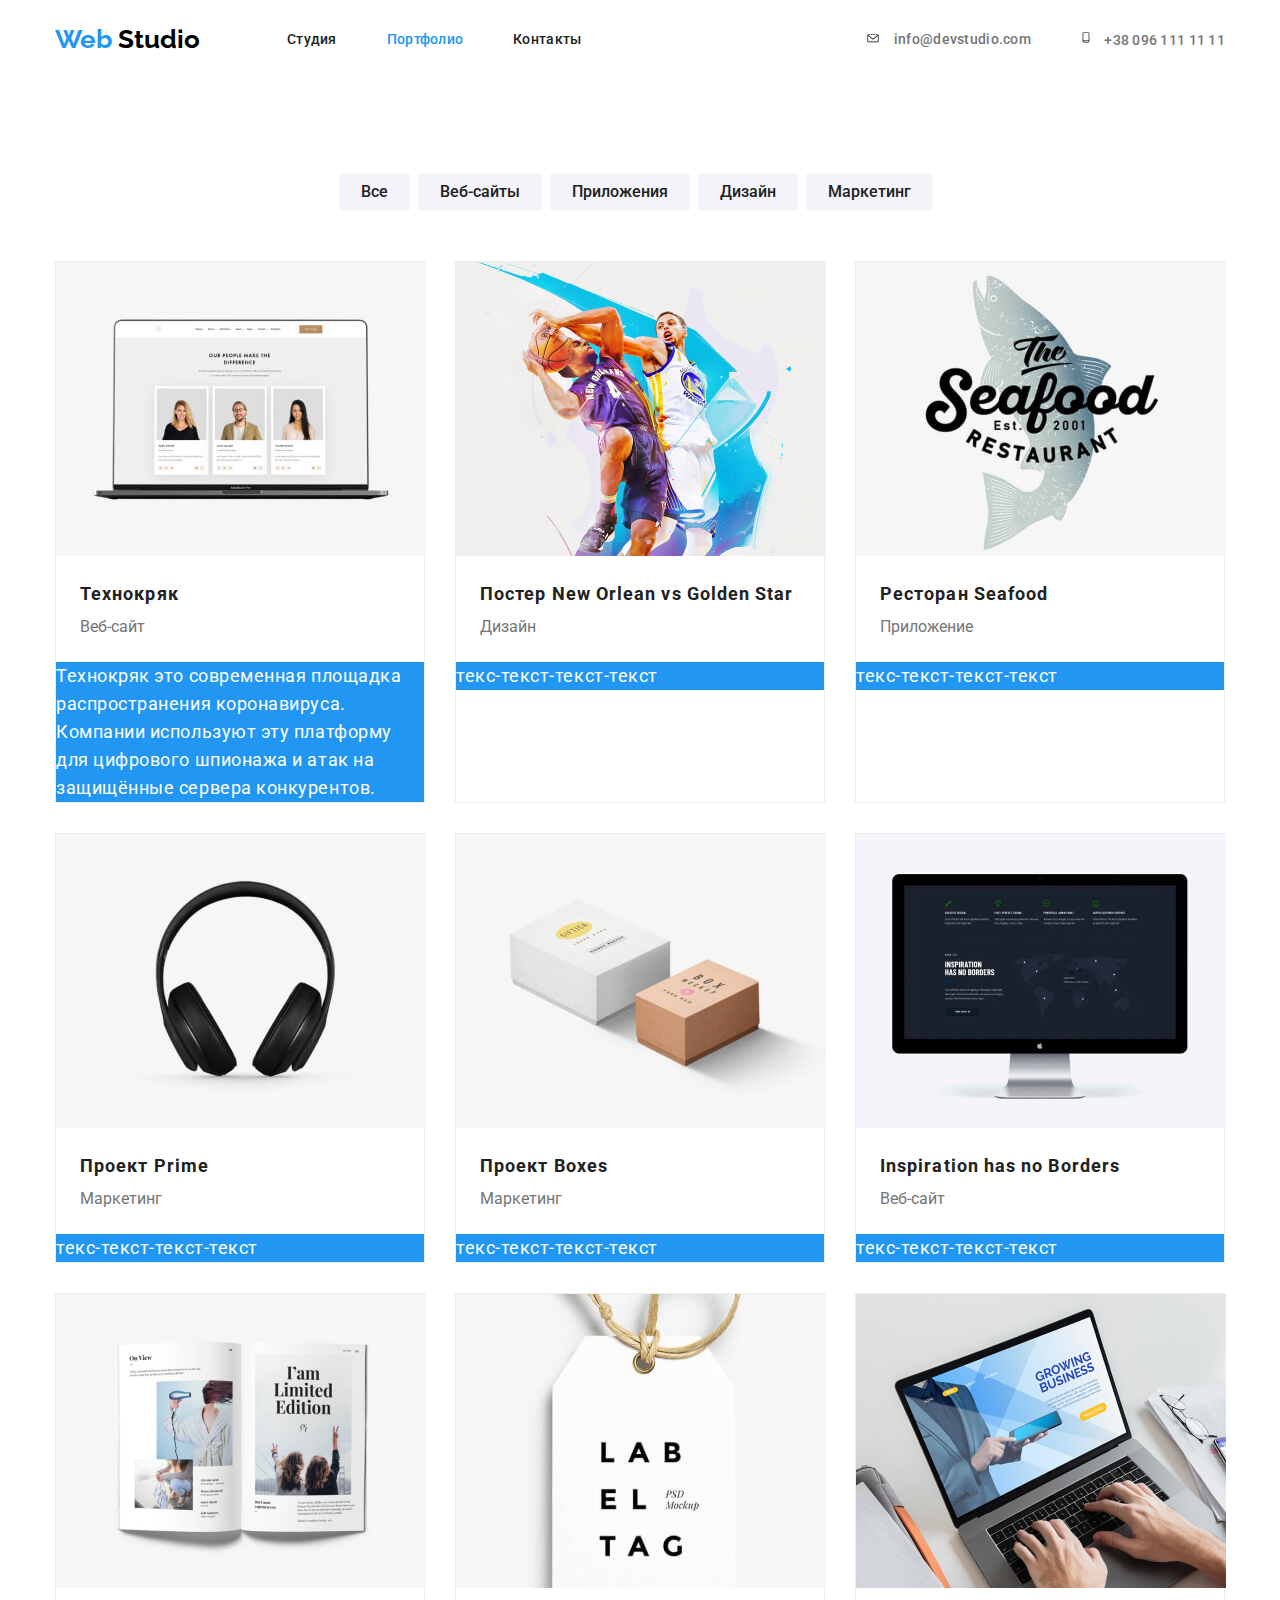
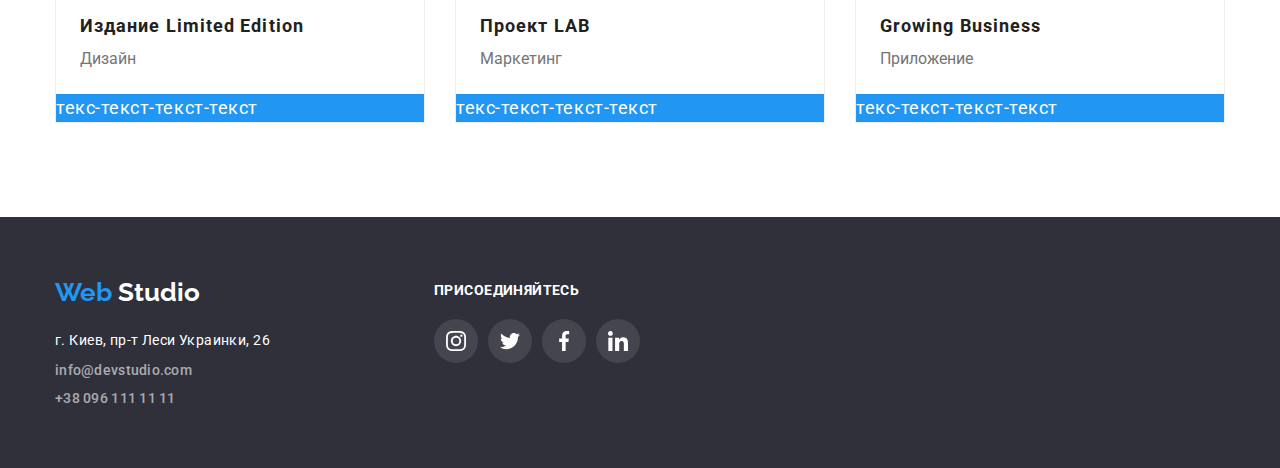
==== portfolio.html @ cb68e981 "добавлены иконки и фоновые изображения" ====
<!DOCTYPE html>
<html lang="ru">
  <head>
    <meta charset="UTF-8" />
    <meta name="viewport" content="Верстка макета" />
    <title>WebStudio</title>
    <link
      rel="stylesheet"
      href="https://fonts.googleapis.com/css2?family=Raleway:wght@700&family=Roboto:wght@400;500;700;900&display=swap"
    />
    <link rel="stylesheet" href="./css/normalize.css" />
    <link rel="stylesheet" href="./css/styles.css" />
  </head>
  <body>
    <!-- ГЛАВНОЕ МЕНЮ -->
    <header class="header">
      <div class="container">
        <nav class="navigation">
          <a class="logo" href="./index.html"
            ><span>Web</span> <span class="header"> Studio</span></a
          >
          <ul class="navigation-list list">
            <li class="navigation-list-item">
              <a class="link" href="./index.html">Студия</a>
            </li>
            <li class="navigation-list-item">
              <a class="link current" href="./portfolio.html">Портфолио</a>
            </li>
            <li class="navigation-list-item">
              <a class="link" href="">Контакты</a>
            </li>
          </ul>
        </nav>
        <ul class="header-utils list">
          <li class="header-address">
            <a class="header-mail link" href="mailto:info@devstudio.com">
              <svg class="header-mail-svg">
                <use href="./images/icons/sprite.svg#icon-envelope"></use>
              </svg>
              <adress>info@devstudio.com</adress>
            </a>
          </li>
          <li class="header-address">
            <a class="header-tel link" href="tel:+380961111111">
              <svg class="header-tel-svg">
                <use href="./images/icons/sprite.svg#icon-smartphone"></use>
              </svg>
              +38 096 111 11 11</a
            >
          </li>
        </ul>
      </div>
    </header>
    <main>
      <!-- ПОРТФОЛИО -->
      <section>
        <div class="portfolio-container">
          <h1 hidden>Портфолио</h1>
          <ul class="filter-list list">
            <li><button type="button" class="filter-button">Все</button></li>
            <li>
              <button type="button" class="filter-button">Веб-сайты</button>
            </li>
            <li>
              <button type="button" class="filter-button">Приложения</button>
            </li>
            <li><button type="button" class="filter-button">Дизайн</button></li>
            <li>
              <button type="button" class="filter-button">Маркетинг</button>
            </li>
          </ul>
          <ul class="portfolio-list list">
            <li class="portfolio-list-item">
              <a href="" class="link">
                <img
                  class="portfolio-list-img"
                  src="./images/portfolio/tehno.jpg"
                  alt="Ноутбук с открытым сайтом на экране"
                  width="370"
                  height="294"
                />
                <div class="portfolio-list-description">
                  <h2 class="title">Технокряк</h2>
                  <p class="text">Веб-сайт</p>
                </div>
                <p class="hover-text-portfolio-list">
                  Технокряк это современная площадка распространения
                  коронавируса. Компании используют эту платформу для цифрового
                  шпионажа и атак на защищённые сервера конкурентов.
                </p></a
              >
            </li>
            <li class="portfolio-list-item">
              <a href="" class="link">
                <img
                  class="portfolio-list-img"
                  src="./images/portfolio/neworlean.jpg"
                  alt="Два баскетболиста"
                  width="370"
                  height="294"
                />
                <div class="portfolio-list-description">
                  <h2 class="title">Постер New Orlean vs Golden Star</h2>
                  <p class="text">Дизайн</p>
                </div>
                <p class="hover-text-portfolio-list">текс-текст-текст-текст</p>
              </a>
            </li>
            <li class="portfolio-list-item">
              <a href="" class="link">
                <img
                  class="portfolio-list-img"
                  src="./images/portfolio/seafood.jpg"
                  alt="Логотип ресторана в виде рисунка рыбы"
                  width="370"
                  height="294"
                />
                <div class="portfolio-list-description">
                  <h2 class="title">Ресторан Seafood</h2>
                  <p class="text">Приложение</p>
                </div>
                <p class="hover-text-portfolio-list">текс-текст-текст-текст</p>
              </a>
            </li>
            <li class="portfolio-list-item">
              <a href="" class="link">
                <img
                  class="portfolio-list-img"
                  src="./images/portfolio/prime.jpg"
                  alt="Фотография черных наушников"
                  width="370"
                  height="294"
                />
                <div class="portfolio-list-description">
                  <h2 class="title">Проект Prime</h2>
                  <p class="text">Маркетинг</p>
                </div>
                <p class="hover-text-portfolio-list">текс-текст-текст-текст</p>
              </a>
            </li>
            <li class="portfolio-list-item">
              <a href="" class="link">
                <img
                  class="portfolio-list-img"
                  src="./images/portfolio/boxes.jpg"
                  alt="Фотография двух коробок"
                  width="370"
                  height="294"
                />
                <div class="portfolio-list-description">
                  <h2 class="title">Проект Boxes</h2>
                  <p class="text">Маркетинг</p>
                </div>
                <p class="hover-text-portfolio-list">текс-текст-текст-текст</p>
              </a>
            </li>
            <li class="portfolio-list-item">
              <a href="" class="link">
                <img
                  class="portfolio-list-img"
                  src="./images/portfolio/inspiration.jpg"
                  alt="Монитор с открытым сайтом на экране"
                  width="370"
                  height="294"
                />
                <div class="portfolio-list-description">
                  <h2 class="title">Inspiration has no Borders</h2>
                  <p class="text">Веб-сайт</p>
                </div>
                <p class="hover-text-portfolio-list">текс-текст-текст-текст</p>
              </a>
            </li>
            <li class="portfolio-list-item">
              <a href="" class="link">
                <img
                  class="portfolio-list-img"
                  src="./images/portfolio/limiteded.jpg"
                  alt="Разворот журнала"
                  width="370"
                  height="294"
                />
                <div class="portfolio-list-description">
                  <h2 class="title">Издание Limited Edition</h2>
                  <p class="text">Дизайн</p>
                </div>
                <p class="hover-text-portfolio-list">текс-текст-текст-текст</p>
              </a>
            </li>
            <li class="portfolio-list-item">
              <a href="" class="link">
                <img
                  class="portfolio-list-img"
                  src="./images/portfolio/lab.jpg"
                  alt="Фотография черных наушников"
                  width="370"
                  height="294"
                />
                <div class="portfolio-list-description">
                  <h2 class="title">Проект LAB</h2>
                  <p class="text">Маркетинг</p>
                </div>
                <p class="hover-text-portfolio-list">текс-текст-текст-текст</p>
              </a>
            </li>
            <li class="portfolio-list-item">
              <a href="" class="link">
                <img
                  class="portfolio-list-img"
                  src="./images/portfolio/growing.jpg"
                  alt="Ноутбук с открытым сайтом на экране"
                  width="370"
                  height="294"
                />
                <div class="portfolio-list-description">
                  <h2 class="title">Growing Business</h2>
                  <p class="text">Приложение</p>
                </div>
                <p class="hover-text-portfolio-list">текс-текст-текст-текст</p>
              </a>
            </li>
          </ul>
        </div>
      </section>
    </main>
    <!-- ФУТЕР -->
    <footer class="footer">
      <div class="container">
        <div class="footer-logo-address">
          <a class="logo" href="./index.html"
            ><span>Web</span> <span class="footer"> Studio</span></a
          >
          <address class="footer-address">
            <ul class="list">
              <li class="footer-address-item">
                г. Киев, пр-т Леси Украинки, 26
              </li>
              <li>
                <a class="footer-mail link" href="mailto:info@devstudio.com"
                  >info@devstudio.com</a
                >
              </li>
              <li>
                <a class="footer-tel link" href="tel:+380961111111"
                  >+38 096 111 11 11</a
                >
              </li>
            </ul>
          </address>
        </div>
        <div class="join">
          <b class="title">присоединяйтесь</b>
          <ul class="social-list list">
            <li class="social-list-item">
              <a
                href=""
                class="social-list-item-link"
                aria-label="иконка инстаграм"
              >
                <svg class="social-list-item-link-svg">
                  <use href="./images/icons/sprite.svg#icon-instagram2"></use>
                </svg>
              </a>
            </li>
            <li class="social-list-item">
              <a
                href=""
                class="social-list-item-link"
                aria-label="иконка твиттер"
              >
                <svg class="social-list-item-link-svg">
                  <use href="./images/icons/sprite.svg#icon-twitter1"></use>
                </svg>
              </a>
            </li>
            <li class="social-list-item">
              <a
                href=""
                class="social-list-item-link"
                aria-label="иконка фейсбук"
              >
                <svg class="social-list-item-link-svg">
                  <use href="./images/icons/sprite.svg#icon-facebook1"></use>
                </svg>
              </a>
            </li>
            <li class="social-list-item">
              <a
                href=""
                class="social-list-item-link"
                aria-label="иконка линкедин"
              >
                <svg class="social-list-item-link-svg">
                  <use href="./images/icons/sprite.svg#icon-linkedin1"></use>
                </svg>
              </a>
            </li>
          </ul>
        </div>
      </div>
    </footer>
  </body>
</html>
---- css/styles.css ----
:root {
  --primary-font: "Roboto", sans-serif;
  --secondery-font: "Raleway", sans-serif;
  --primary-text-color: #757575;
  --secondary-text-color: #212121;
  --accent-color: #2196f3;
  --primary-white-color: #ffffff;
  --secondary-white-color: #f5f4fa;
}
html {
  box-sizing: border-box;
}

*,
*::before,
*::after {
  box-sizing: inherit;
}
body {
  background-color: #ffffff;
  font-family: var(--primary-font);
  font-size: 14px;
  color: var(--primary-text-color);
  text-decoration: none;
}
a.link.current {
  color: var(--accent-color);
}
h1 {
  margin: 0;
}
img {
  display: block;
}
.link {
  text-decoration: none;
  display: block;
}
.list {
  list-style: none;
  margin: 0;
  padding: 0;
}
p {
  margin: 0;
}
.link:hover,
.link:focus {
  color: var(--accent-color);
}
.section {
  padding-bottom: 94px;
}
/*HEADER*/
.container {
  width: 1200px;
  padding-left: 15px;
  padding-right: 15px;
  margin-left: auto;
  margin-right: auto;
}
.header .container {
  display: flex;
  align-items: center;
  justify-content: space-between;
}
.header-utils {
  display: flex;
}
.header-mail {
  margin-right: 50px;
}

.navigation {
  display: flex;
  align-items: center;
}
.navigation-list {
  display: flex;
}
.navigation-list-item:not(:last-child) {
  margin-right: 50px;
}
.navigation-list-item {
  padding-top: 32px;
  padding-bottom: 32px;
}
.logo {
  font-family: var(--secondery-font);
  color: var(--accent-color);
  font-weight: bold;
  font-size: 26px;
  line-height: 1.2;
  text-decoration: none;
  margin-right: 87px;
}
.logo .header {
  color: #000000;
}
.navigation-list .link {
  color: var(--secondary-text-color);
  font-weight: 500;
  font-size: 14px;
  line-height: 1.14;
  letter-spacing: 0.02em;
  text-decoration: none;
}
.navigation-list .link:hover,
.navigation-list .link:focus {
  color: var(--accent-color);
}

.navigation-list link.current {
  color: var(--accent-color);
}
.menu-item::after {
display: block;
content:"";
position: absolute;
width: 100%;
height: 0px;
background:var(--accent-color);
border-radius: 2px;
margin-top: 28px;
margin-left: auto;
margin-right: auto;
}
.menu-item:hover::after,
.menu-item:focus::after {
 height: 4px; 
}

.header-mail,
.header-tel {
  font-style: normal;
  font-weight: 500;
  font-size: 14px;
  line-height: 1.33;
  letter-spacing: 0.02em;
  color: var(--primary-text-color);
  align-items: center;
  justify-content: center;
}
.header-mail-svg {
  width: 16px;
  height: 11.2px;
  margin-right: 10px;
}
.header-tel-svg {
  width: 10px;
  height: 14.94px;
  margin-right: 10px;
}
.header-address:hover .header-mail-svg {
fill: var(--accent-color) ;
}
.header-address:hover .header-tel-svg {
fill: var(--accent-color) ;
}
/*HERO СЕКЦИЯ*/
.hero {
  text-align: center;
  margin-bottom: 94px;
  padding-bottom: 0;
}
.hero-title {
  font-weight: 900;
  font-size: 44px;
  line-height: 1.36;
  letter-spacing: 0.06em;
  text-transform: uppercase;
  color: var(--primary-white-color);
  margin-bottom: 30px;
  padding-top: 200px;

}
.modal-button {
  color: var(--primary-white-color);
  background-color: var(--accent-color);
    box-shadow: 0px 4px 4px rgba(0, 0, 0, 0.15);
    border-radius: 4px;
    display: block;
    padding-top: 10px;
    padding-right: 32px;
    padding-bottom: 10px;
    padding-left: 32px;
    margin-right: auto;
    margin-left: auto;
    border-width: 0px;
    border-radius: 4px;
    font-weight: 700;
    font-size: 16px;
    line-height: 1.88;
    text-align: center;
    letter-spacing: 0.06em;
    cursor: pointer;
}
.block {
  max-width: 1600px;
  height: 600px;
  background-image: linear-gradient( to bottom, rgba(47, 48, 58, 0.8), rgba(47, 48, 58, 0.8) ), url("../images/main/Header.jpg");
  background-repeat: no-repeat;
}
/*О НАС*/
.about-us-list {
  display: flex;
  margin: 0;
}
.about-us-list .title {
  font-size: 14px;
  line-height: 1.14;
  text-transform: uppercase;
  color: var(--secondary-text-color);
  padding-bottom: 10px;
  padding-top: 30px;
  margin: 0;
}
.about-us-list-item:not(:last-child) {
  margin-right: 30px;
}
.about-us-list-item {
  display: block;
}
.about-us-list-back::before {
  width: 270px;
  height: 120px;
  left: 515px;
  top: 774px;
  content: "";
  display: block;
  background: #F5F4FA;
  border-radius: 4px;
  background-repeat: no-repeat;
  background-position: center;
  background-size: 70px;
  padding-top: 25px;
  padding-right: 100px;
  padding-bottom: 25px;
  padding-left: 100px;
}
.antena-icon::before {
  background-image: url(../images/icons/antenna1.svg);
}
.clock-icon::before {
  background-image: url(../images/icons/clock1.svg);
}
.diagram-icon::before {
  background-image: url(../images/icons/diagram1.svg);
}
.astronaut-icon::before {
  background-image: url(../images/icons/astronaut1.svg);
}
.about-us-list-text {
  font-size: 14px;
    line-height: 1.71;
    letter-spacing: 0.03em;
}
/*Чем мы занимаемся*/
.section-title {
  font-size: 36px;
  line-height: 1.17;
  text-align: center;
  color: var(--secondary-text-color);
  margin-top: 0px;
  margin-bottom: 0px;
}
.whatawedoing-title {
  display: flex;
  font-weight: 700;
  line-height: 1.14;
  text-align: center;
  justify-content: center;
  text-transform: uppercase;
  color: var(--primary-white-color);
  width: 370px;
  height: 70px;
  left: 215px;
  top: 1435px;
  margin: 0;
  background: rgba(47, 48, 58, 0.8);
  padding-top: 27px;
}

.whatawedoing {
  display: flex;
  padding-top: 50px;

}
.whatawedoing-item:not(:last-child) {
  margin-right: 30px;
}


}
/* Наша команда  */
.grey-section {
  background: #f5f4fa;
}
.name-title {
  font-weight: 500;
  font-size: 16px;
  line-height: 1.19;
  text-align: center;
  color: var(--secondary-text-color);
}
.grey-section .container {
  padding-top: 94px;
}
.grey-section {
  background-color: #f5f4fa;
}
.text {
  font-size: 16px;
  line-height: 1.19;
  text-align: center;
  margin-bottom: 16px;
  margin-top: 0;
}
.team-list {
  display: flex;
  padding-top: 50px;
}
.team-list-item:not(:last-child) {
  margin-right: 30px;
}
.team-list-item {
  background-color: var(--primary-white-color);
    border-bottom-right-radius: 4px;
    border-bottom-left-radius: 4px;
    box-shadow: 0px 2px 1px rgba(0, 0, 0, 0.2), 0px 1px 1px rgba(0, 0, 0, 0.14), 0px 1px 3px rgba(0, 0, 0, 0.12);
      padding-bottom: 24px;
}
.name-title {
  margin-top: 30px;
  margin-bottom: 10px;
}
.social-list {
  display: flex;
  justify-content: center;
  padding-left: 0;
}
.social-list-item:not(:last-child) {
  margin-right: 10px;
}
.team-list .social-list-item-link {
  display: flex;
  width: 44px;
  height: 44px;
  border-radius: 50%;
  background-color: rgba(255, 255, 255, 0.1);;
  justify-content: center;
  align-items: center;
}
.team-list .social-list-item-link-svg {
  width: 20px;
  height: 20px;
  fill: #AFB1B8 ;
}
.team-list .social-list-item-link:hover {
  background: var(--accent-color);
}
/* Постоянные клиенты  */
.cliernt-list {
  display: flex;
}
.client-section .container {
  padding-top: 94px;
}
.cliernt-list-item:not(:last-child) {
  margin-right: 30px;
}
.cliernt-list-item {
  width: 170px;
  height: 90px;
  justify-content: center;
  align-items: center;
}
.cliernt-list {
  padding-top: 50px;
}
/* Футер */
.footer .container {
  display: flex;
  align-items: center;
  justify-content: flex-start;
  padding-top: 60px;
}
.footer {
  background: #2f303a;
}
.logo .footer {
  color: var(--primary-white-color);
}
.footer-mail,
.footer-tel {
  font-style: normal;
  font-weight: 500;
  font-size: 14px;
  line-height: 1.33;
  letter-spacing: 0.02em;
  color: rgba(255, 255, 255, 0.6);
}
.footer-logo-address {
  padding-bottom: 60px;
  margin-left: 0px;
}
.footer-address-item,
.footer-mail {
  margin-bottom: 9px;
}

.footer .title {
  font-style: normal;
  font-weight: 700;
  font-size: 14px;
  line-height: 16px;
  letter-spacing: 0.03em;
  text-transform: uppercase;
  color: var(--primary-white-color);
}
.footer-address-item {
  font-style: normal;
  font-weight: 400;
  font-size: 14px;
  line-height: 24px;
  letter-spacing: 0.03em;
  color: var(--primary-white-color);
  padding-top: 20px;
}
.join {
  display: block;
  margin-left: 147px;
}
.join .social-list {
  margin-top: 20px;
  margin-bottom: 100px;
}
.join .social-list-item-link {
  display: flex;
  width: 44px;
  height: 44px;
  border-radius: 50%;
  background-color: rgba(255, 255, 255, 0.1);;
  justify-content: center;
  align-items: center;
}
.join .social-list-item-link-svg {
  width: 20px;
  height: 20px;
  fill: white ;
}
.join .social-list-item-link:hover {
  background: var(--accent-color);
}
.social-list-item-link:hover .social-list-item-link-svg {
fill: white ;
}
/* Портфолио */
.filter-button:hover,
.filter-button:focus {
  color: var(--primary-white-color);
  background-color: var(--accent-color);
  outline: none;
}
.filter-button {
  color: var(--secondary-text-color);
  background-color: var(--secondary-white-color);
  border-radius: 4px;
}

.portfolio-list .link {
  text-decoration: none;
}
.portfolio-list .title {
  font-size: 18px;
  line-height: 2;
  letter-spacing: 0.06em;
  color: var(--secondary-text-color);
}
.portfolio-list .text {
  font-size: 16px;
  line-height: 1.87;
  color: var(--primary-text-color);
}
.portfolio-list .hover-text-portfolio-list {
  font-size: 18px;
  line-height: 1.56;
  letter-spacing: 0.03em;
  color: var(--primary-white-color);
  background-color: var(--accent-color);
}
.portfolio-list-item:hover,
.portfolio-list-item:focus {
box-sizing: border-box;
box-shadow: 1px 4px 6px rgba(0, 0, 0, 0.16), 0px 4px 4px rgba(0, 0, 0, 0.06), 0px 1px 1px rgba(0, 0, 0, 0.12);
}
.portfolio-list-item {
  width: calc((100% - 2 * 30px) / 3);
  margin-right: 30px;
  margin-bottom: 30px;
  border: 1px solid #EEEEEE;
}

.portfolio-container {
  width: 1200px;
  padding-left: 15px;
  padding-right: 15px;
  margin-left: auto;
  margin-right: auto;
  margin-top: 93px;
  margin-bottom: 94px;
}
.portfolio-list {
  display: flex;
  flex-wrap: wrap;
}

.portfolio-list-description {
  display: block;
  justify-content: flex-start;
  align-content: space-between;
  padding-left: 24px;
  padding-right: 24px;
  padding-top: 20px;
  padding-bottom: 20px;
}
.portfolio-list-description .title {
  margin-bottom: 0;
  margin-top: 0;
}
.portfolio-list-description .text {
  margin-bottom: 0;
  margin-top: 0;
  text-align: start;
}
.portfolio-list-item:nth-child(3n) {
  margin-right: 0;
}
.portfolio-list-item:nth-last-child(-n + 3) {
  margin-bottom: 0;
}
.filter-list {
  display: flex;
  justify-content: center;
    margin-bottom: 50px;
}
.filter-button {
  margin-right: 8px;
  border: 0;
  text-align: center;
  padding-right: 22px;
  padding-left: 22px;
  padding-bottom: 6px;
  padding-top: 6px;
  border-radius: 4px;
  display: block;

 border-width: 0px;
 border-radius: 4px;
 font-weight: 500;
 font-size: 16px;
 line-height: 1.63;
 cursor: pointer;
}

.filter-button:hover,
.filter-button:focus {
box-shadow: 0px 2px 2px rgba(0, 0, 0, 0.12), 0px 1px 2px rgba(0, 0, 0, 0.08), 0px 3px 1px rgba(0, 0, 0, 0.1);
}
.hover-text-portfolio-list {
  margin: 0;
}

/*.portfolio-list-img {
  display: block;
}
/*.hover-text-portfolio-list:hover {
  width: 370px;
  height: 294px;
  left: 215px;
  top: 262px;

  background: rgba(33, 150, 243, 0.9);
}
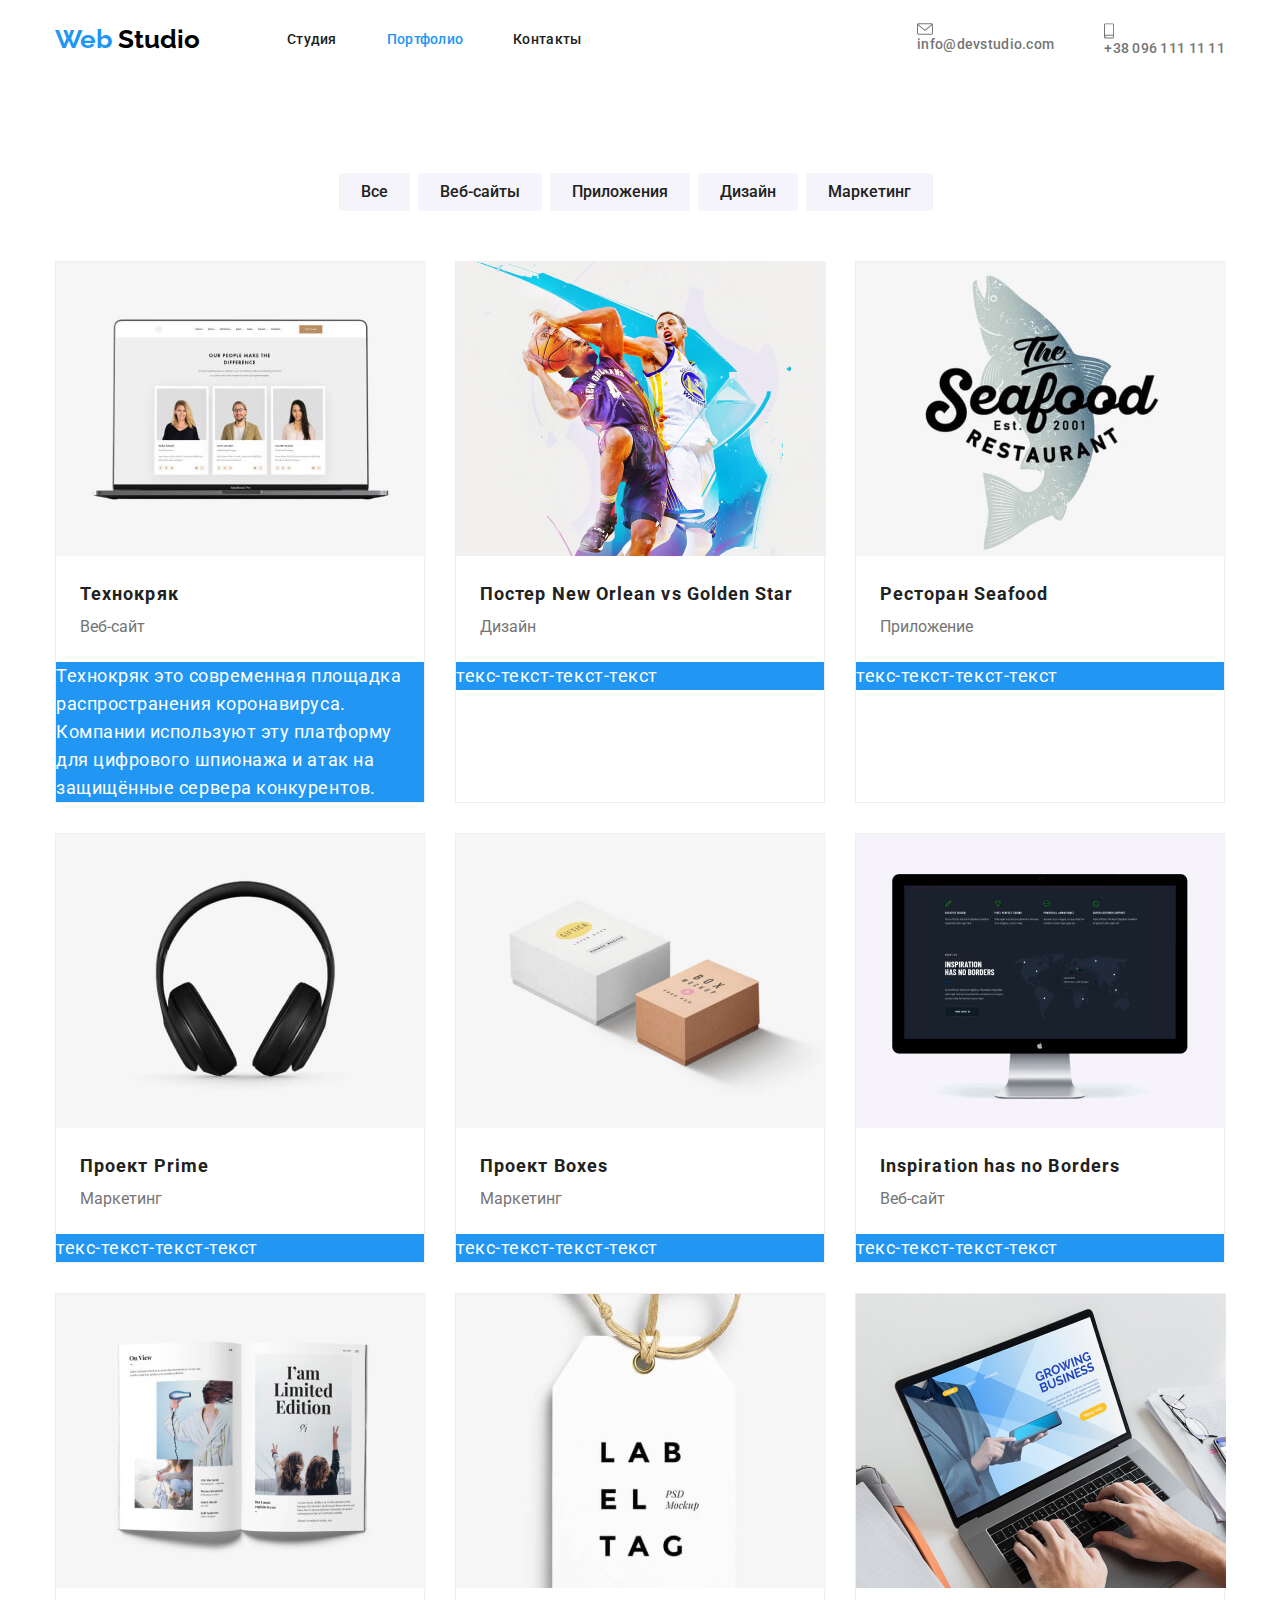
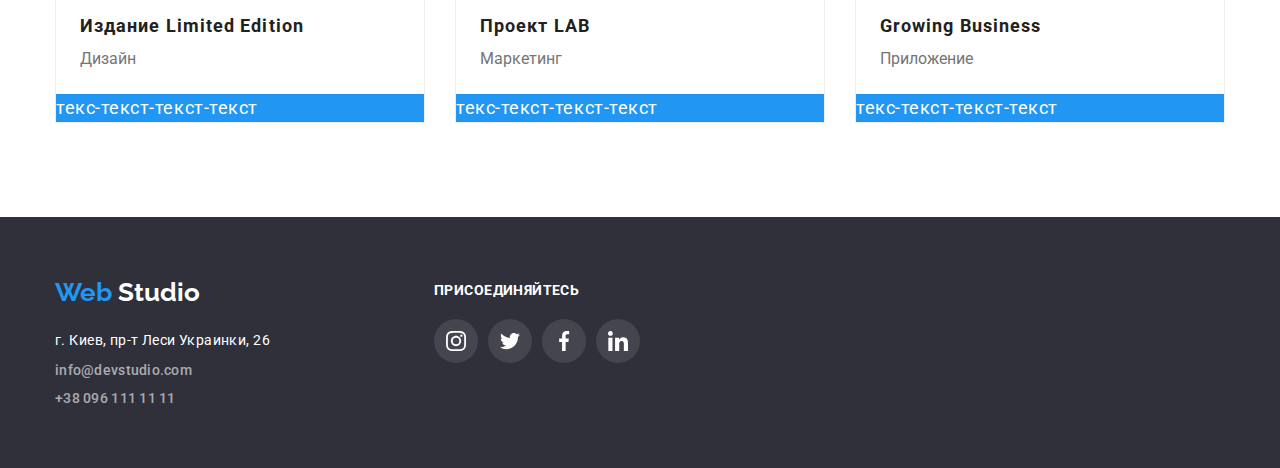
==== commit e28c2ffc: "поправлен хедер" ====
--- a/portfolio.html
+++ b/portfolio.html
@@ -34,16 +34,20 @@
         <ul class="header-utils list">
           <li class="header-address">
             <a class="header-mail link" href="mailto:info@devstudio.com">
-              <svg class="header-mail-svg">
-                <use href="./images/icons/sprite.svg#icon-envelope"></use>
+              <svg class="header-mail-svg" width="16px" height="12px">
+                <use
+                  href="./images/icons/sprite_header.svg#icon-envelope"
+                ></use>
               </svg>
               <adress>info@devstudio.com</adress>
             </a>
           </li>
           <li class="header-address">
             <a class="header-tel link" href="tel:+380961111111">
-              <svg class="header-tel-svg">
-                <use href="./images/icons/sprite.svg#icon-smartphone"></use>
+              <svg class="header-tel-svg" width="10px" height="16px">
+                <use
+                  href="./images/icons/sprite_header.svg#icon-smartphone"
+                ></use>
               </svg>
               +38 096 111 11 11</a
             >
--- a/css/styles.css
+++ b/css/styles.css
@@ -70,7 +70,6 @@
 .header-mail {
   margin-right: 50px;
 }
-
 .navigation {
   display: flex;
   align-items: center;
@@ -117,7 +116,7 @@
 display: block;
 content:"";
 position: absolute;
-width: 100%;
+width: 50px;
 height: 0px;
 background:var(--accent-color);
 border-radius: 2px;
@@ -141,15 +140,13 @@
   align-items: center;
   justify-content: center;
 }
-.header-mail-svg {
-  width: 16px;
-  height: 11.2px;
+.header-mail-svg,
+.header-tel-svg  {
+  display: flex;
+    align-items: center;
+  justify-content: center;
   margin-right: 10px;
-}
-.header-tel-svg {
-  width: 10px;
-  height: 14.94px;
-  margin-right: 10px;
+  fill: var(--primary-text-color) ;
 }
 .header-address:hover .header-mail-svg {
 fill: var(--accent-color) ;
@@ -172,7 +169,6 @@
   color: var(--primary-white-color);
   margin-bottom: 30px;
   padding-top: 200px;
-
 }
 .modal-button {
   color: var(--primary-white-color);
@@ -200,6 +196,8 @@
   height: 600px;
   background-image: linear-gradient( to bottom, rgba(47, 48, 58, 0.8), rgba(47, 48, 58, 0.8) ), url("../images/main/Header.jpg");
   background-repeat: no-repeat;
+  margin-left: auto;
+  margin-right: auto;
 }
 /*О НАС*/
 .about-us-list {
@@ -289,9 +287,6 @@
 .whatawedoing-item:not(:last-child) {
   margin-right: 30px;
 }
-
-
-}
 /* Наша команда  */
 .grey-section {
   background: #f5f4fa;
@@ -372,8 +367,21 @@
 .cliernt-list-item {
   width: 170px;
   height: 90px;
-  justify-content: center;
-  align-items: center;
+  display: flex;
+  justify-content: center;
+  align-items: center;
+  border: 1px solid #AFB1B8;
+  box-sizing: border-box;
+  border-radius: 4px;
+}
+.cliernt-list-item:hover {
+  border-color: var(--accent-color);
+}
+.cliernt-list-item:hover .cliernt-list-item-svg {
+fill: var(--accent-color) ;
+}
+.cliernt-list-item-svg {
+  fill: #AFB1B8;;
 }
 .cliernt-list {
   padding-top: 50px;
@@ -453,6 +461,12 @@
   background: var(--accent-color);
 }
 .social-list-item-link:hover .social-list-item-link-svg {
+fill: white ;
+}
+.join .social-list-item-link:focus {
+  background: var(--accent-color);
+}
+.social-list-item-link:focus .social-list-item-link-svg {
 fill: white ;
 }
 /* Портфолио */
